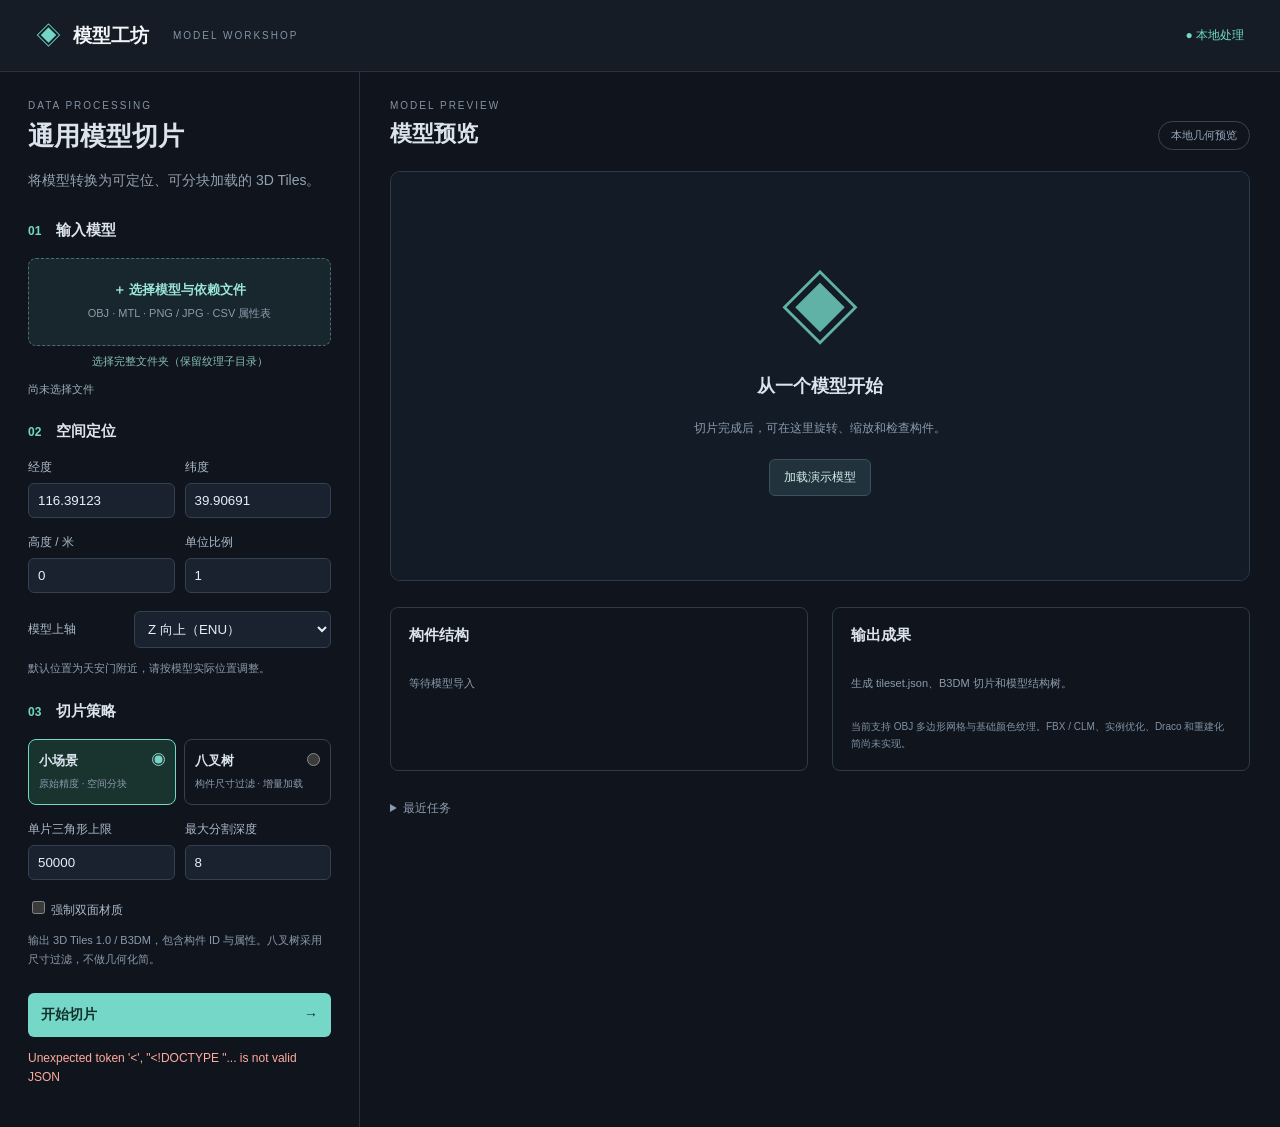
==== src/model_tiler/web/index.html @ cbb836b0 "Initial model processing implementation" ====
<!DOCTYPE html>
<html lang="zh-CN"><head><meta charset="UTF-8"><meta name="viewport" content="width=device-width,initial-scale=1"><title>模型工坊 · 通用模型切片</title><link rel="stylesheet" href="style.css"></head>
<body><header><div class="brand">◈ <strong>模型工坊</strong><span>MODEL WORKSHOP</span></div><div class="local">● 本地处理</div></header>
<main><aside><div class="eyebrow">DATA PROCESSING</div><h1>通用模型切片</h1><p class="lead">将模型转换为可定位、可分块加载的 3D Tiles。</p>
<form id="form"><section><h2><span>01</span> 输入模型</h2><label class="drop" for="files"><b>＋ 选择模型与依赖文件</b><small>OBJ · MTL · PNG / JPG · CSV 属性表</small></label><input type="file" id="files" multiple accept=".obj,.mtl,.png,.jpg,.jpeg,.csv"><label class="folder">选择完整文件夹（保留纹理子目录）<input type="file" id="folder" webkitdirectory multiple></label><div id="file-list" class="file-list">尚未选择文件</div></section>
<section><h2><span>02</span> 空间定位</h2><div class="grid"><label>经度<input id="longitude" type="number" min="-180" max="180" step="any" value="116.39123" required></label><label>纬度<input id="latitude" type="number" min="-90" max="90" step="any" value="39.90691" required></label><label>高度 / 米<input id="height" type="number" step="any" value="0" required></label><label>单位比例<input id="scale" type="number" min="0.000001" step="any" value="1" required></label></div><label class="inline">模型上轴<select id="up-axis"><option value="Z">Z 向上（ENU）</option><option value="Y">Y 向上</option></select></label><small>默认位置为天安门附近，请按模型实际位置调整。</small></section>
<section><h2><span>03</span> 切片策略</h2><div class="segments"><label><input type="radio" name="mode" value="small" checked><b>小场景</b><small>原始精度 · 空间分块</small></label><label><input type="radio" name="mode" value="octree"><b>八叉树</b><small>构件尺寸过滤 · 增量加载</small></label></div><div class="grid"><label>单片三角形上限<input id="max-triangles" type="number" value="50000" min="1" max="1000000" required></label><label>最大分割深度<input id="max-depth" type="number" value="8" min="0" max="16" required></label></div><label id="pixel-label" class="inline" hidden>最小可见像素<input id="visible-pixels" type="number" value="25" min="0.001" max="512" step="any"></label><label class="check"><input id="double-sided" type="checkbox"> 强制双面材质</label><small>输出 3D Tiles 1.0 / B3DM，包含构件 ID 与属性。八叉树采用尺寸过滤，不做几何化简。</small></section>
<button class="primary" id="submit" type="submit">开始切片 <span>→</span></button><p id="error" role="alert"></p></form></aside>
<article><div class="preview-header"><div><div class="eyebrow">MODEL PREVIEW</div><h2>模型预览</h2></div><span id="preview-mode">本地几何预览</span></div><div class="viewport"><canvas id="canvas"></canvas><div id="empty"><div class="cube">◈</div><h3>从一个模型开始</h3><p>切片完成后，可在这里旋转、缩放和检查构件。</p><button id="demo">加载演示模型</button></div><div class="viewport-label" id="viewport-label" hidden>拖动旋转 · 滚轮缩放 · 双击复位</div></div>
<div id="task" class="task" hidden><div class="task-line"><b id="task-title"></b><span id="percent"></span><button id="cancel">取消任务</button></div><progress id="progress" max="100" value="0"></progress><div id="task-message" role="status" aria-live="polite"></div></div>
<div class="bottom"><section><h2>构件结构</h2><div id="tree" class="tree"><p class="muted">等待模型导入</p></div><pre id="properties"></pre></section><section><h2>输出成果</h2><div id="summary" class="summary"><p class="muted">生成 tileset.json、B3DM 切片和模型结构树。</p></div><div id="downloads"></div><div class="note">当前支持 OBJ 多边形网格与基础颜色纹理。FBX / CLM、实例优化、Draco 和重建化简尚未实现。</div></section></div>
<details><summary>最近任务</summary><div id="history"></div></details></article></main><script type="module" src="app.js"></script></body></html>
---- src/model_tiler/web/style.css ----
:root{font-family:Inter,-apple-system,BlinkMacSystemFont,"PingFang SC",sans-serif;color:#dbe4ed;background:#10151d;font-size:14px;color-scheme:dark}*{box-sizing:border-box}body{margin:0}header{height:72px;border-bottom:1px solid #28323e;padding:0 36px;display:flex;align-items:center;justify-content:space-between;background:#151c25}.brand{display:flex;gap:12px;align-items:center;color:#72d7c7;font-size:25px}.brand strong{color:#f2f5f8;font-size:19px}.brand span{font-size:10px;letter-spacing:2px;color:#8393a4;margin-left:12px}.local{font-size:12px;color:#72d7c7}main{display:grid;grid-template-columns:360px minmax(0,1fr);max-width:1600px;margin:auto}aside{padding:28px;border-right:1px solid #28323e}h1{font-size:26px;margin:8px 0 12px}h2{font-size:15px;margin:0 0 18px}h2 span{font-size:12px;color:#72d7c7;margin-right:10px}.eyebrow{font-size:10px;letter-spacing:2px;color:#8393a4}.lead{line-height:1.8;color:#93a1b1;margin-bottom:28px}section{margin-bottom:24px}small,.muted{font-size:11px;color:#8c9bae;line-height:1.7}label{font-size:12px;color:#acbac9;display:block}input[type=number],select{width:100%;border:1px solid #344151;border-radius:6px;padding:9px;background:#19222e;color:#e7eff7;margin:7px 0 6px;outline:none}input:focus,select:focus{border-color:#72d7c7}input[type=file]{display:none}.drop{padding:22px 12px;border:1px dashed #4a6c73;border-radius:8px;text-align:center;background:#18262d;cursor:pointer}.drop b{display:block;color:#9ce6db;font-size:13px;margin-bottom:5px}.drop small{display:block}.folder{cursor:pointer;font-size:11px;color:#86bfb6;margin-top:8px;text-align:center}.file-list{font-size:11px;color:#9daebe;line-height:1.6;max-height:85px;overflow:auto;margin-top:12px;overflow-wrap:anywhere}.grid{display:grid;grid-template-columns:1fr 1fr;gap:10px}.inline{display:flex;align-items:center;gap:16px;margin:5px 0}.inline select,.inline input{width:65%;margin-left:auto}.segments{display:flex;gap:8px;margin-bottom:16px}.segments label{position:relative;padding:12px 10px;border:1px solid #344151;border-radius:8px;flex:1;cursor:pointer}.segments label:has(input:checked){border-color:#72d7c7;background:#19332f}.segments input{position:absolute;right:7px;top:10px;accent-color:#72d7c7}.segments b{display:block;font-size:13px;color:#dbe4ed;margin-bottom:5px}.segments small{font-size:10px}.check{margin:12px 0}input[type=checkbox]{accent-color:#72d7c7}button{font:inherit;cursor:pointer;border:1px solid #3c505e;border-radius:6px;background:#21323d;color:#d3eee9;padding:9px 14px}button:hover{background:#2b444e}button:disabled{opacity:.5;cursor:wait}.primary{width:100%;padding:13px;background:#75d7c7;border:0;color:#12312b;font-weight:700;display:flex;justify-content:space-between}.primary:hover{background:#91e6d8}#error{color:#ffab9e;font-size:12px;line-height:1.6}article{padding:28px 30px}.preview-header{display:flex;justify-content:space-between;align-items:center}.preview-header h2{font-size:22px;margin:8px 0 22px}.preview-header>span{font-size:11px;border:1px solid #354656;border-radius:20px;padding:6px 12px;color:#98aabd}.viewport{position:relative;height:410px;background:radial-gradient(ellipse at center,#243142,#131b27);border:1px solid #2c3a4b;border-radius:10px;overflow:hidden}canvas{width:100%;height:100%;display:block}#empty{position:absolute;inset:0;display:flex;flex-direction:column;align-items:center;justify-content:center}.cube{font-size:80px;color:#75d7c7;font-weight:100;opacity:.8}#empty h3{font-size:18px;margin:10px 0}#empty p{color:#8c9bae;font-size:12px}#demo{margin-top:10px;font-size:12px}.viewport-label{position:absolute;left:16px;bottom:14px;color:#a9b5c5;font-size:10px}.task{margin-top:16px;background:#192430;padding:16px;border-radius:8px}.task-line{display:flex;align-items:center;gap:12px;font-size:12px}.task-line button{margin-left:auto;font-size:11px;padding:5px 12px}.task-line b{color:#83dccd}progress{width:100%;height:6px;accent-color:#75d7c7;margin:12px 0}#task-message{font-size:12px;color:#a5b5c5}.bottom{display:grid;grid-template-columns:1fr 1fr;gap:24px;margin-top:26px}.bottom section{margin-bottom:5px;padding:18px;border:1px solid #2d3a48;border-radius:8px}.tree{max-height:150px;overflow:auto}.tree button{display:block;width:100%;border:0;text-align:left;padding:7px 8px;background:transparent;font-size:12px}.tree button:hover,.tree button.active{background:#243b42;color:#81decd}pre{font-size:11px;white-space:pre-wrap;overflow-wrap:anywhere;color:#a5b5c5;max-height:130px;overflow:auto}.summary{display:flex;gap:18px;margin-bottom:12px}.metric strong{display:block;color:#e4eff9;font-size:23px}.metric small{display:block}#downloads a{display:inline-block;text-decoration:none;font-size:11px;padding:8px 10px;background:#23353c;color:#86e0ce;border-radius:5px;margin:3px}.note{font-size:10px;color:#7e90a3;line-height:1.7;margin-top:14px}details{margin-top:24px;color:#8c9bae;font-size:12px}#history button{margin:8px 8px 0 0;font-size:11px}[hidden]{display:none!important}@media(max-width:1000px){main{grid-template-columns:320px minmax(0,1fr)}aside{padding:22px}article{padding:24px 20px}.bottom{grid-template-columns:1fr}.viewport{height:360px}}@media(max-width:720px){main{display:block}aside{border-right:0}article{padding:20px}.brand span{display:none}.viewport{height:320px}}
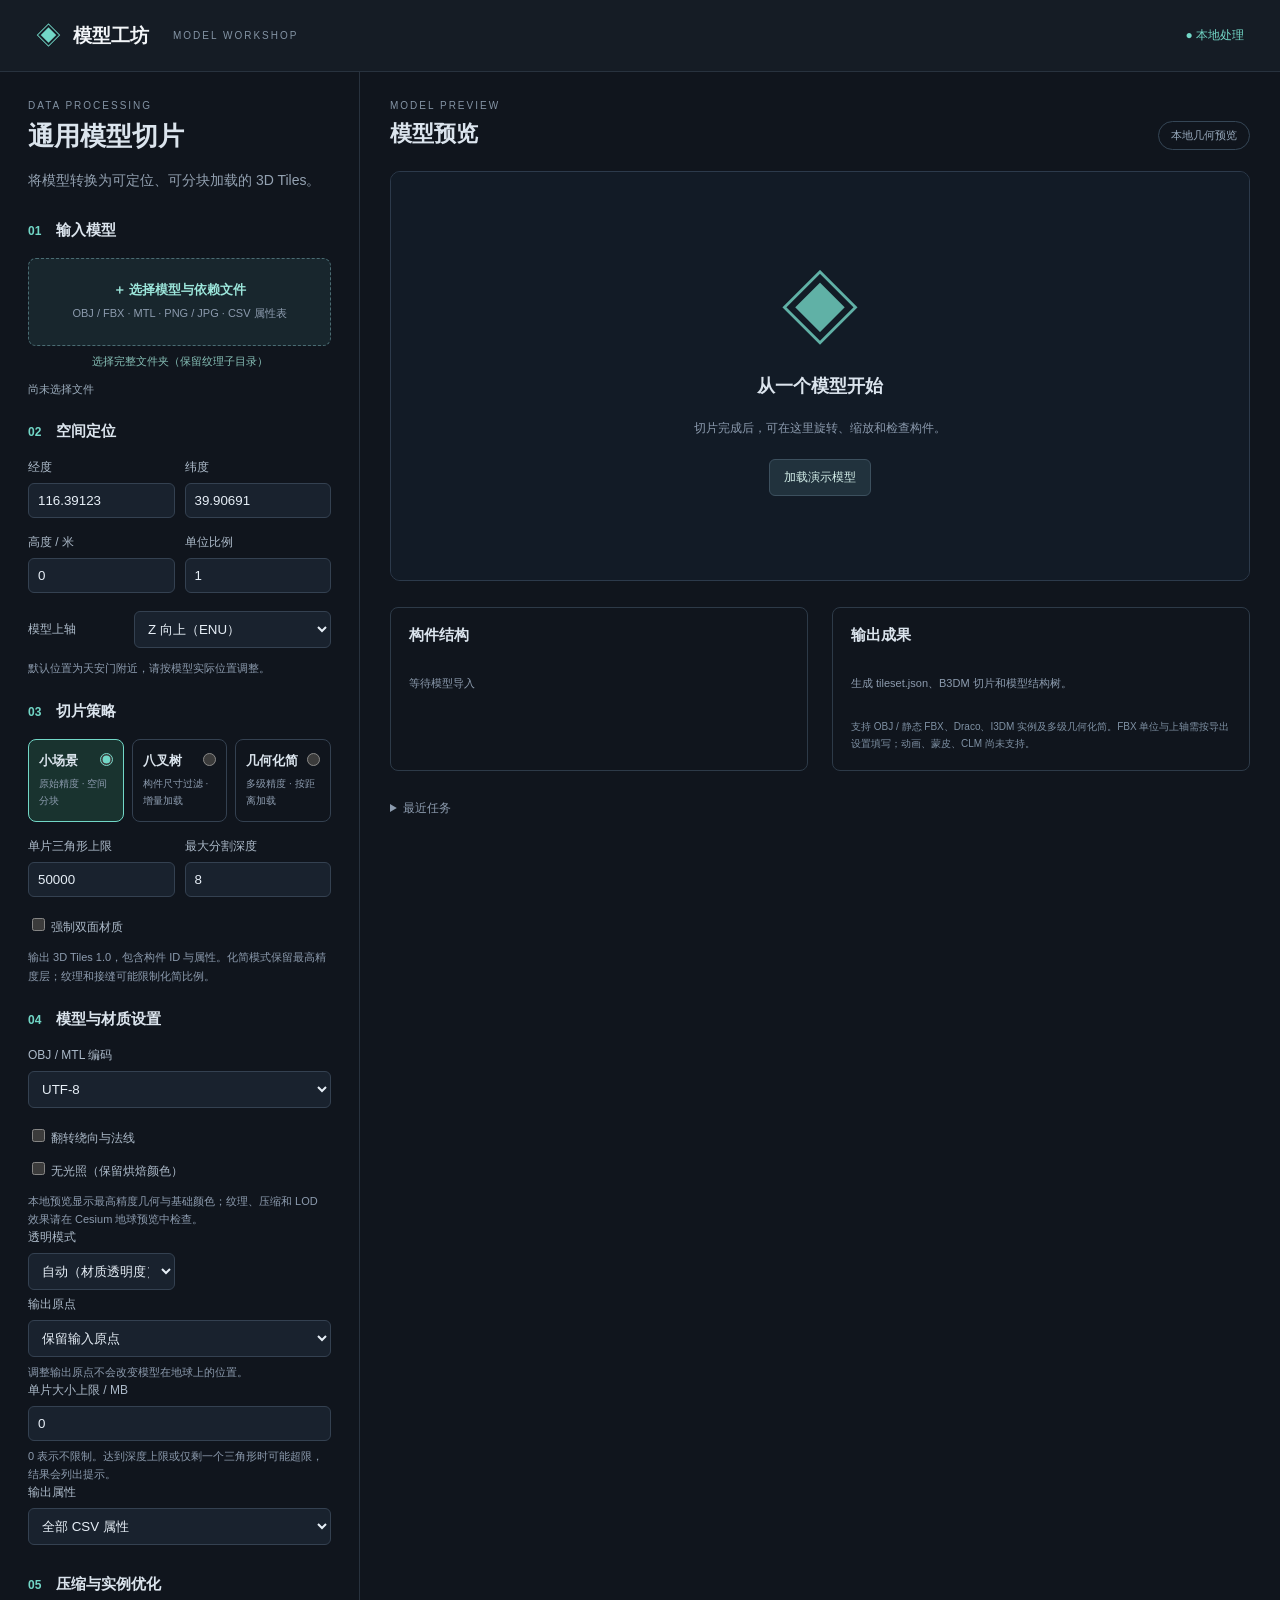
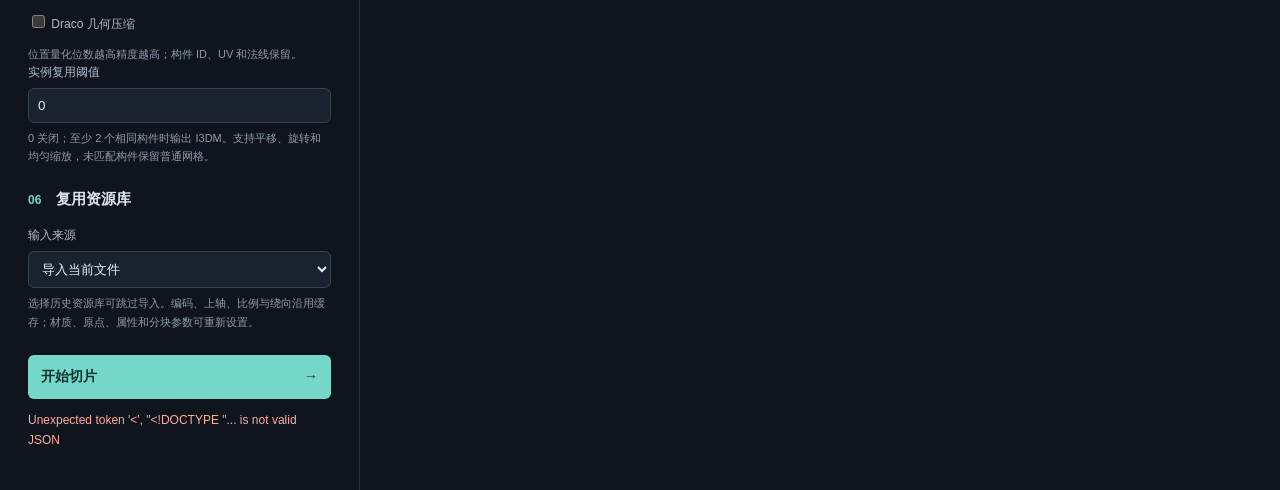
==== commit b696abdb: "feat: add FBX import, Draco compression, instancing and geometric LOD" ====
--- a/src/model_tiler/web/index.html
+++ b/src/model_tiler/web/index.html
@@ -2,11 +2,23 @@
 <html lang="zh-CN"><head><meta charset="UTF-8"><meta name="viewport" content="width=device-width,initial-scale=1"><title>模型工坊 · 通用模型切片</title><link rel="stylesheet" href="style.css"></head>
 <body><header><div class="brand">◈ <strong>模型工坊</strong><span>MODEL WORKSHOP</span></div><div class="local">● 本地处理</div></header>
 <main><aside><div class="eyebrow">DATA PROCESSING</div><h1>通用模型切片</h1><p class="lead">将模型转换为可定位、可分块加载的 3D Tiles。</p>
-<form id="form"><section><h2><span>01</span> 输入模型</h2><label class="drop" for="files"><b>＋ 选择模型与依赖文件</b><small>OBJ · MTL · PNG / JPG · CSV 属性表</small></label><input type="file" id="files" multiple accept=".obj,.mtl,.png,.jpg,.jpeg,.csv"><label class="folder">选择完整文件夹（保留纹理子目录）<input type="file" id="folder" webkitdirectory multiple></label><div id="file-list" class="file-list">尚未选择文件</div></section>
+<form id="form"><section><h2><span>01</span> 输入模型</h2><label class="drop" for="files"><b>＋ 选择模型与依赖文件</b><small>OBJ / FBX · MTL · PNG / JPG · CSV 属性表</small></label><input type="file" id="files" multiple accept=".obj,.fbx,.mtl,.png,.jpg,.jpeg,.csv"><label class="folder">选择完整文件夹（保留纹理子目录）<input type="file" id="folder" webkitdirectory multiple></label><div id="file-list" class="file-list">尚未选择文件</div></section>
 <section><h2><span>02</span> 空间定位</h2><div class="grid"><label>经度<input id="longitude" type="number" min="-180" max="180" step="any" value="116.39123" required></label><label>纬度<input id="latitude" type="number" min="-90" max="90" step="any" value="39.90691" required></label><label>高度 / 米<input id="height" type="number" step="any" value="0" required></label><label>单位比例<input id="scale" type="number" min="0.000001" step="any" value="1" required></label></div><label class="inline">模型上轴<select id="up-axis"><option value="Z">Z 向上（ENU）</option><option value="Y">Y 向上</option></select></label><small>默认位置为天安门附近，请按模型实际位置调整。</small></section>
-<section><h2><span>03</span> 切片策略</h2><div class="segments"><label><input type="radio" name="mode" value="small" checked><b>小场景</b><small>原始精度 · 空间分块</small></label><label><input type="radio" name="mode" value="octree"><b>八叉树</b><small>构件尺寸过滤 · 增量加载</small></label></div><div class="grid"><label>单片三角形上限<input id="max-triangles" type="number" value="50000" min="1" max="1000000" required></label><label>最大分割深度<input id="max-depth" type="number" value="8" min="0" max="16" required></label></div><label id="pixel-label" class="inline" hidden>最小可见像素<input id="visible-pixels" type="number" value="25" min="0.001" max="512" step="any"></label><label class="check"><input id="double-sided" type="checkbox"> 强制双面材质</label><small>输出 3D Tiles 1.0 / B3DM，包含构件 ID 与属性。八叉树采用尺寸过滤，不做几何化简。</small></section>
+<section><h2><span>03</span> 切片策略</h2><div class="segments"><label><input type="radio" name="mode" value="small" checked><b>小场景</b><small>原始精度 · 空间分块</small></label><label><input type="radio" name="mode" value="octree"><b>八叉树</b><small>构件尺寸过滤 · 增量加载</small></label><label><input type="radio" name="mode" value="simplify"><b>几何化简</b><small>多级精度 · 按距离加载</small></label></div><div class="grid"><label>单片三角形上限<input id="max-triangles" type="number" value="50000" min="1" max="1000000" required></label><label>最大分割深度<input id="max-depth" type="number" value="8" min="0" max="16" required></label></div><label id="pixel-label" class="inline" hidden>最小可见像素<input id="visible-pixels" type="number" value="25" min="0.001" max="512" step="any"></label><div id="lod-options" class="grid" hidden><label>每级保留比例<input id="lod-ratio" type="number" value="0.5" min="0.001" max="0.999" step="any"></label><label>化简层数<input id="lod-levels" type="number" value="2" min="1" max="4"></label></div><label class="check"><input id="double-sided" type="checkbox"> 强制双面材质</label><small>输出 3D Tiles 1.0，包含构件 ID 与属性。化简模式保留最高精度层；纹理和接缝可能限制化简比例。</small></section>
+<section><h2><span>04</span> 模型与材质设置</h2>
+<label>OBJ / MTL 编码<select id="encoding"><option value="utf-8-sig">UTF-8</option><option value="gbk">GBK（部分 3ds Max 导出）</option></select></label>
+<label class="check"><input id="reverse-winding" type="checkbox"> 翻转绕向与法线</label>
+<label class="check"><input id="unlit" type="checkbox"> 无光照（保留烘焙颜色）</label>
+<small>本地预览显示最高精度几何与基础颜色；纹理、压缩和 LOD 效果请在 Cesium 地球预览中检查。</small>
+<div class="grid"><label>透明模式<select id="alpha-mode"><option value="auto">自动（材质透明度）</option><option value="OPAQUE">不透明</option><option value="MASK">MASK 透贴</option><option value="BLEND">BLEND 混合</option></select></label><label id="alpha-cutoff-label" hidden>MASK 阈值<input id="alpha-cutoff" type="number" min="0" max="1" step="0.01" value="0.5"></label></div>
+<label>输出原点<select id="origin"><option value="original">保留输入原点</option><option value="center">模型包围盒中心</option></select></label><small>调整输出原点不会改变模型在地球上的位置。</small>
+<label>单片大小上限 / MB<input id="max-tile-mb" type="number" value="0" min="0" step="any"></label><small>0 表示不限制。达到深度上限或仅剩一个三角形时可能超限，结果会列出提示。</small>
+<label>输出属性<select id="property-mode"><option value="all">全部 CSV 属性</option><option value="selected">指定字段</option><option value="none">仅 ID 与名称</option></select></label><label id="property-fields-label" hidden>字段名称（逗号分隔）<input id="property-fields" type="text" placeholder="用途,楼层"></label>
+</section>
+<section><h2><span>05</span> 压缩与实例优化</h2><label class="check"><input id="draco" type="checkbox"> Draco 几何压缩</label><div id="draco-options" class="grid" hidden><label>压缩级别<input id="draco-level" type="number" min="0" max="10" value="7"></label><label>位置精度 / 位<input id="draco-bits" type="number" min="8" max="24" value="14"></label></div><small>位置量化位数越高精度越高；构件 ID、UV 和法线保留。</small><label>实例复用阈值<input id="instance-min-count" type="number" value="0" min="0" step="1"></label><small>0 关闭；至少 2 个相同构件时输出 I3DM。支持平移、旋转和均匀缩放，未匹配构件保留普通网格。</small></section>
+<section><h2><span>06</span> 复用资源库</h2><label>输入来源<select id="resource-task"><option value="">导入当前文件</option></select></label><small>选择历史资源库可跳过导入。编码、上轴、比例与绕向沿用缓存；材质、原点、属性和分块参数可重新设置。</small></section>
 <button class="primary" id="submit" type="submit">开始切片 <span>→</span></button><p id="error" role="alert"></p></form></aside>
 <article><div class="preview-header"><div><div class="eyebrow">MODEL PREVIEW</div><h2>模型预览</h2></div><span id="preview-mode">本地几何预览</span></div><div class="viewport"><canvas id="canvas"></canvas><div id="empty"><div class="cube">◈</div><h3>从一个模型开始</h3><p>切片完成后，可在这里旋转、缩放和检查构件。</p><button id="demo">加载演示模型</button></div><div class="viewport-label" id="viewport-label" hidden>拖动旋转 · 滚轮缩放 · 双击复位</div></div>
 <div id="task" class="task" hidden><div class="task-line"><b id="task-title"></b><span id="percent"></span><button id="cancel">取消任务</button></div><progress id="progress" max="100" value="0"></progress><div id="task-message" role="status" aria-live="polite"></div></div>
-<div class="bottom"><section><h2>构件结构</h2><div id="tree" class="tree"><p class="muted">等待模型导入</p></div><pre id="properties"></pre></section><section><h2>输出成果</h2><div id="summary" class="summary"><p class="muted">生成 tileset.json、B3DM 切片和模型结构树。</p></div><div id="downloads"></div><div class="note">当前支持 OBJ 多边形网格与基础颜色纹理。FBX / CLM、实例优化、Draco 和重建化简尚未实现。</div></section></div>
+<div class="bottom"><section><h2>构件结构</h2><div id="tree" class="tree"><p class="muted">等待模型导入</p></div><pre id="properties"></pre></section><section><h2>输出成果</h2><div id="summary" class="summary"><p class="muted">生成 tileset.json、B3DM 切片和模型结构树。</p></div><div id="downloads"></div><div class="note">支持 OBJ / 静态 FBX、Draco、I3DM 实例及多级几何化简。FBX 单位与上轴需按导出设置填写；动画、蒙皮、CLM 尚未支持。</div></section></div>
 <details><summary>最近任务</summary><div id="history"></div></details></article></main><script type="module" src="app.js"></script></body></html>
--- a/src/model_tiler/web/style.css
+++ b/src/model_tiler/web/style.css
@@ -1 +1,2 @@
 :root{font-family:Inter,-apple-system,BlinkMacSystemFont,"PingFang SC",sans-serif;color:#dbe4ed;background:#10151d;font-size:14px;color-scheme:dark}*{box-sizing:border-box}body{margin:0}header{height:72px;border-bottom:1px solid #28323e;padding:0 36px;display:flex;align-items:center;justify-content:space-between;background:#151c25}.brand{display:flex;gap:12px;align-items:center;color:#72d7c7;font-size:25px}.brand strong{color:#f2f5f8;font-size:19px}.brand span{font-size:10px;letter-spacing:2px;color:#8393a4;margin-left:12px}.local{font-size:12px;color:#72d7c7}main{display:grid;grid-template-columns:360px minmax(0,1fr);max-width:1600px;margin:auto}aside{padding:28px;border-right:1px solid #28323e}h1{font-size:26px;margin:8px 0 12px}h2{font-size:15px;margin:0 0 18px}h2 span{font-size:12px;color:#72d7c7;margin-right:10px}.eyebrow{font-size:10px;letter-spacing:2px;color:#8393a4}.lead{line-height:1.8;color:#93a1b1;margin-bottom:28px}section{margin-bottom:24px}small,.muted{font-size:11px;color:#8c9bae;line-height:1.7}label{font-size:12px;color:#acbac9;display:block}input[type=number],select{width:100%;border:1px solid #344151;border-radius:6px;padding:9px;background:#19222e;color:#e7eff7;margin:7px 0 6px;outline:none}input:focus,select:focus{border-color:#72d7c7}input[type=file]{display:none}.drop{padding:22px 12px;border:1px dashed #4a6c73;border-radius:8px;text-align:center;background:#18262d;cursor:pointer}.drop b{display:block;color:#9ce6db;font-size:13px;margin-bottom:5px}.drop small{display:block}.folder{cursor:pointer;font-size:11px;color:#86bfb6;margin-top:8px;text-align:center}.file-list{font-size:11px;color:#9daebe;line-height:1.6;max-height:85px;overflow:auto;margin-top:12px;overflow-wrap:anywhere}.grid{display:grid;grid-template-columns:1fr 1fr;gap:10px}.inline{display:flex;align-items:center;gap:16px;margin:5px 0}.inline select,.inline input{width:65%;margin-left:auto}.segments{display:flex;gap:8px;margin-bottom:16px}.segments label{position:relative;padding:12px 10px;border:1px solid #344151;border-radius:8px;flex:1;cursor:pointer}.segments label:has(input:checked){border-color:#72d7c7;background:#19332f}.segments input{position:absolute;right:7px;top:10px;accent-color:#72d7c7}.segments b{display:block;font-size:13px;color:#dbe4ed;margin-bottom:5px}.segments small{font-size:10px}.check{margin:12px 0}input[type=checkbox]{accent-color:#72d7c7}button{font:inherit;cursor:pointer;border:1px solid #3c505e;border-radius:6px;background:#21323d;color:#d3eee9;padding:9px 14px}button:hover{background:#2b444e}button:disabled{opacity:.5;cursor:wait}.primary{width:100%;padding:13px;background:#75d7c7;border:0;color:#12312b;font-weight:700;display:flex;justify-content:space-between}.primary:hover{background:#91e6d8}#error{color:#ffab9e;font-size:12px;line-height:1.6}article{padding:28px 30px}.preview-header{display:flex;justify-content:space-between;align-items:center}.preview-header h2{font-size:22px;margin:8px 0 22px}.preview-header>span{font-size:11px;border:1px solid #354656;border-radius:20px;padding:6px 12px;color:#98aabd}.viewport{position:relative;height:410px;background:radial-gradient(ellipse at center,#243142,#131b27);border:1px solid #2c3a4b;border-radius:10px;overflow:hidden}canvas{width:100%;height:100%;display:block}#empty{position:absolute;inset:0;display:flex;flex-direction:column;align-items:center;justify-content:center}.cube{font-size:80px;color:#75d7c7;font-weight:100;opacity:.8}#empty h3{font-size:18px;margin:10px 0}#empty p{color:#8c9bae;font-size:12px}#demo{margin-top:10px;font-size:12px}.viewport-label{position:absolute;left:16px;bottom:14px;color:#a9b5c5;font-size:10px}.task{margin-top:16px;background:#192430;padding:16px;border-radius:8px}.task-line{display:flex;align-items:center;gap:12px;font-size:12px}.task-line button{margin-left:auto;font-size:11px;padding:5px 12px}.task-line b{color:#83dccd}progress{width:100%;height:6px;accent-color:#75d7c7;margin:12px 0}#task-message{font-size:12px;color:#a5b5c5}.bottom{display:grid;grid-template-columns:1fr 1fr;gap:24px;margin-top:26px}.bottom section{margin-bottom:5px;padding:18px;border:1px solid #2d3a48;border-radius:8px}.tree{max-height:150px;overflow:auto}.tree button{display:block;width:100%;border:0;text-align:left;padding:7px 8px;background:transparent;font-size:12px}.tree button:hover,.tree button.active{background:#243b42;color:#81decd}pre{font-size:11px;white-space:pre-wrap;overflow-wrap:anywhere;color:#a5b5c5;max-height:130px;overflow:auto}.summary{display:flex;gap:18px;margin-bottom:12px}.metric strong{display:block;color:#e4eff9;font-size:23px}.metric small{display:block}#downloads a{display:inline-block;text-decoration:none;font-size:11px;padding:8px 10px;background:#23353c;color:#86e0ce;border-radius:5px;margin:3px}.note{font-size:10px;color:#7e90a3;line-height:1.7;margin-top:14px}details{margin-top:24px;color:#8c9bae;font-size:12px}#history button{margin:8px 8px 0 0;font-size:11px}[hidden]{display:none!important}@media(max-width:1000px){main{grid-template-columns:320px minmax(0,1fr)}aside{padding:22px}article{padding:24px 20px}.bottom{grid-template-columns:1fr}.viewport{height:360px}}@media(max-width:720px){main{display:block}aside{border-right:0}article{padding:20px}.brand span{display:none}.viewport{height:320px}}
+input[type=text]{width:100%;border:1px solid #344151;border-radius:6px;padding:9px;background:#19222e;color:#e7eff7;margin:7px 0 6px;outline:none}
